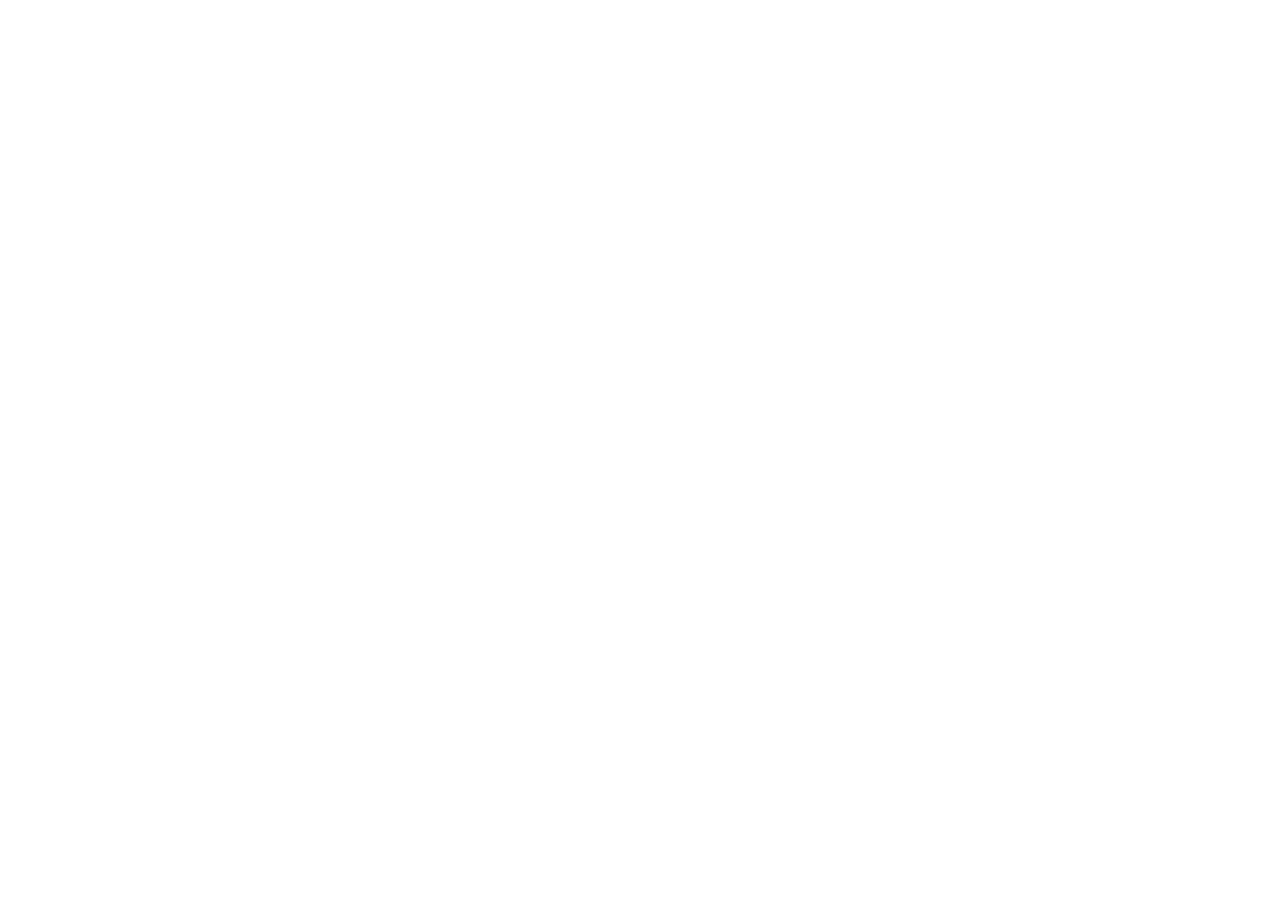
==== css_advanced/task_1/index.html @ 96827c99 "task 1" ====
<!DOCTYPE html>
<html lang="en">

<head>
  <meta charset="UTF-8">
  <meta name="viewport" content="width=device-width, initial-scale=1.0">
  <title>Document</title>
  <link rel="stylesheet" href="styles.css">
</head>

<body>

</body>

</html>
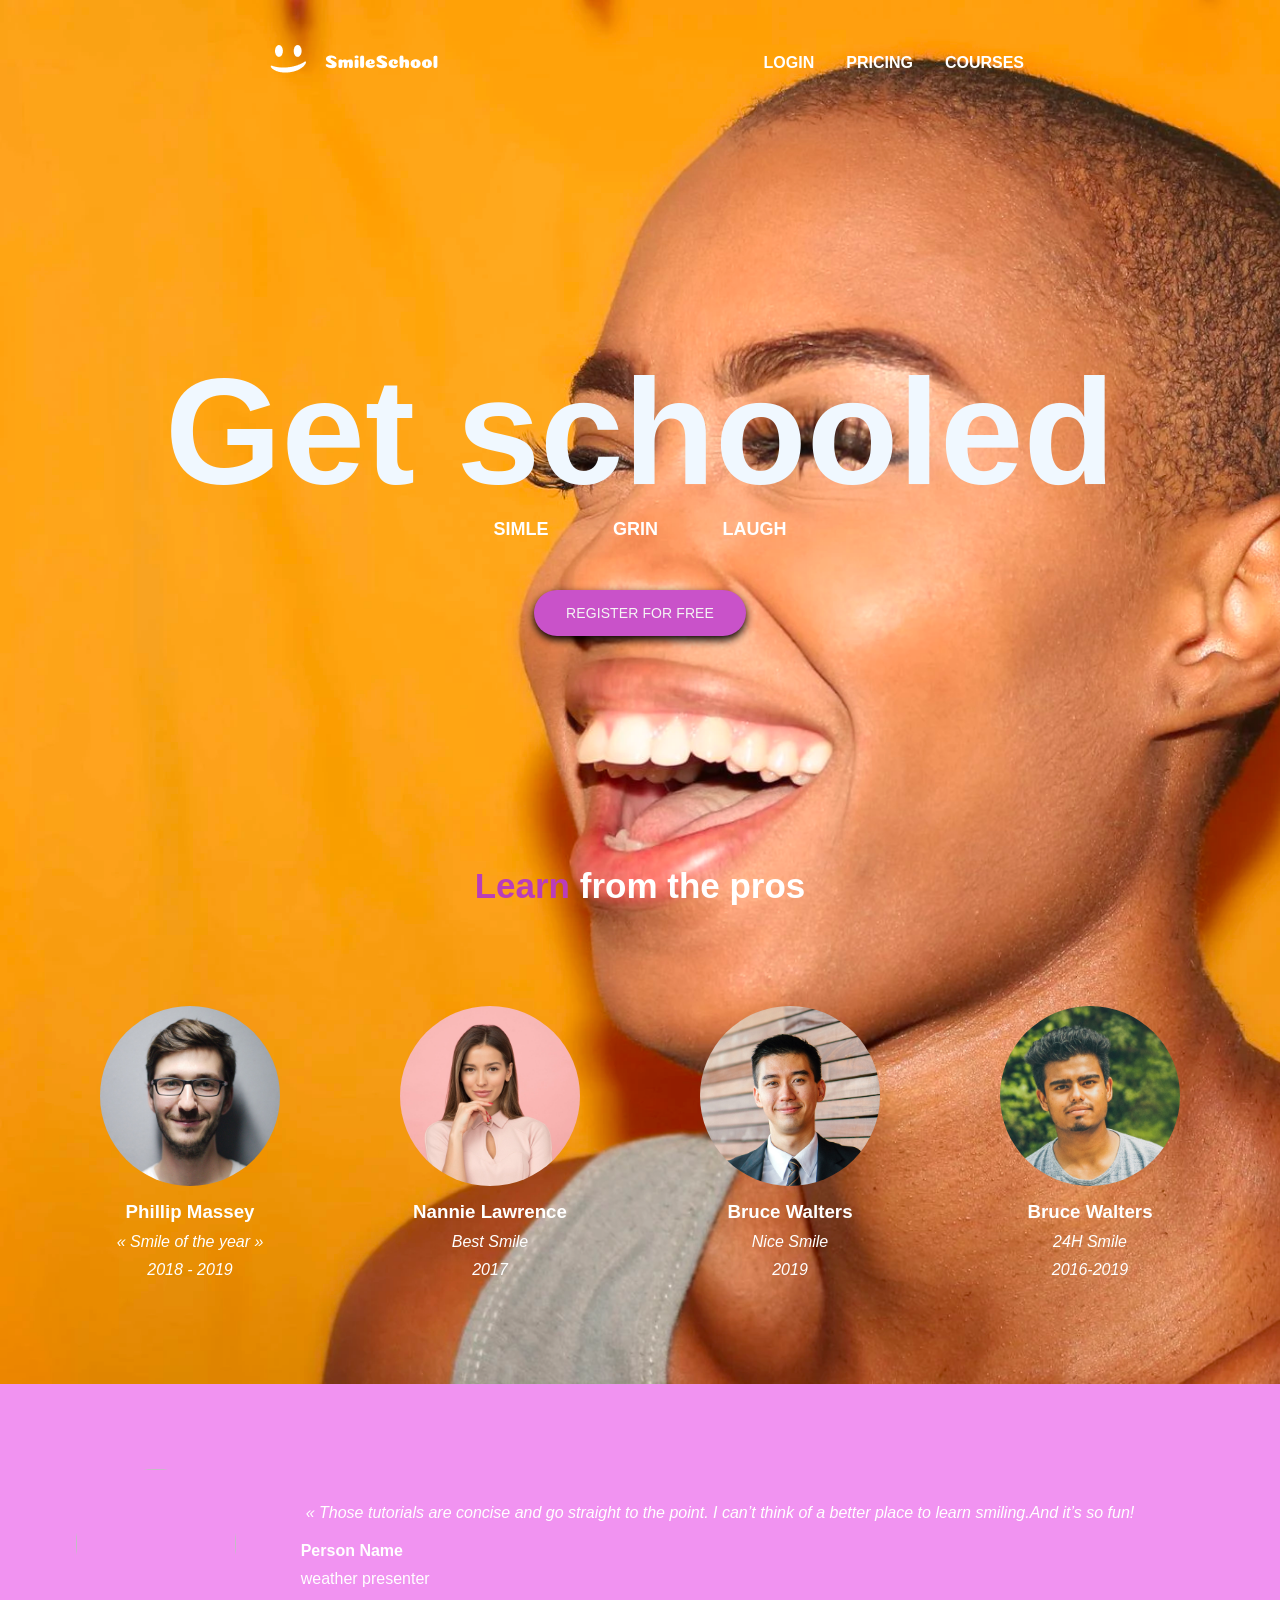
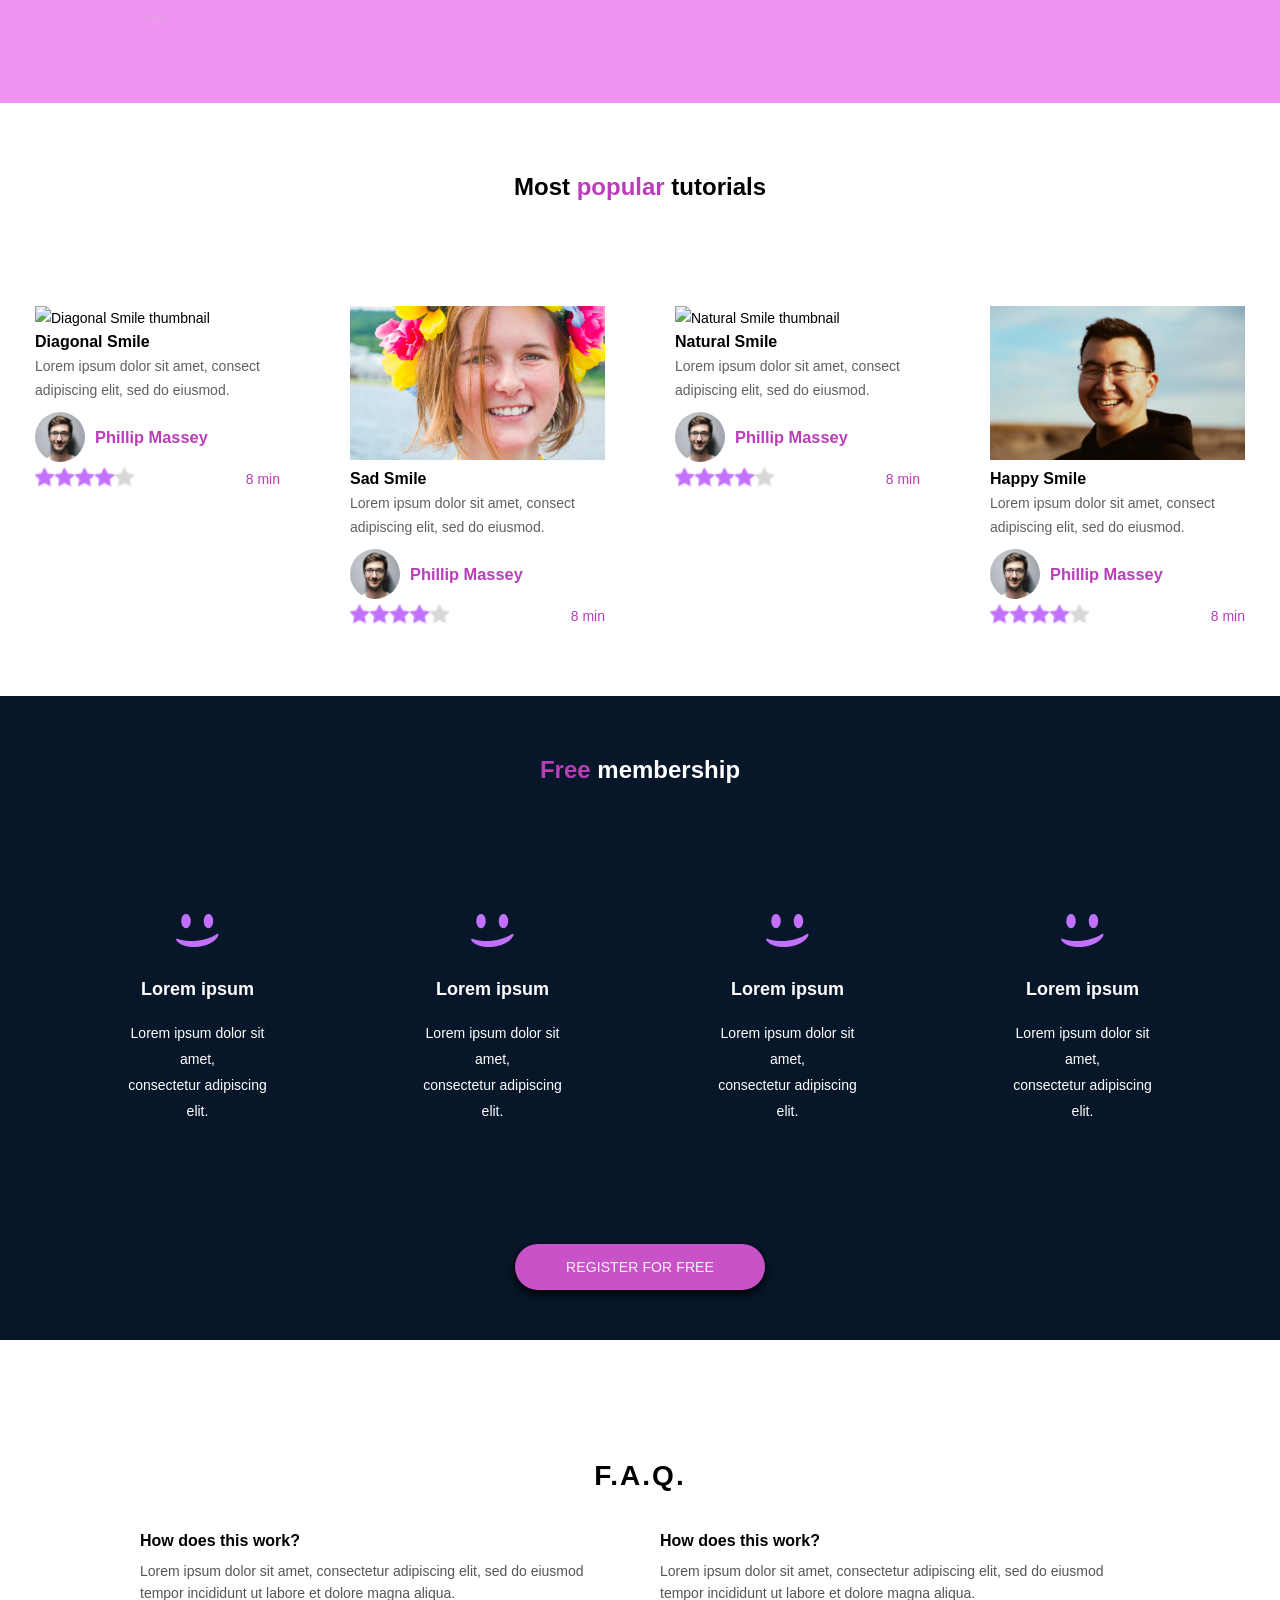
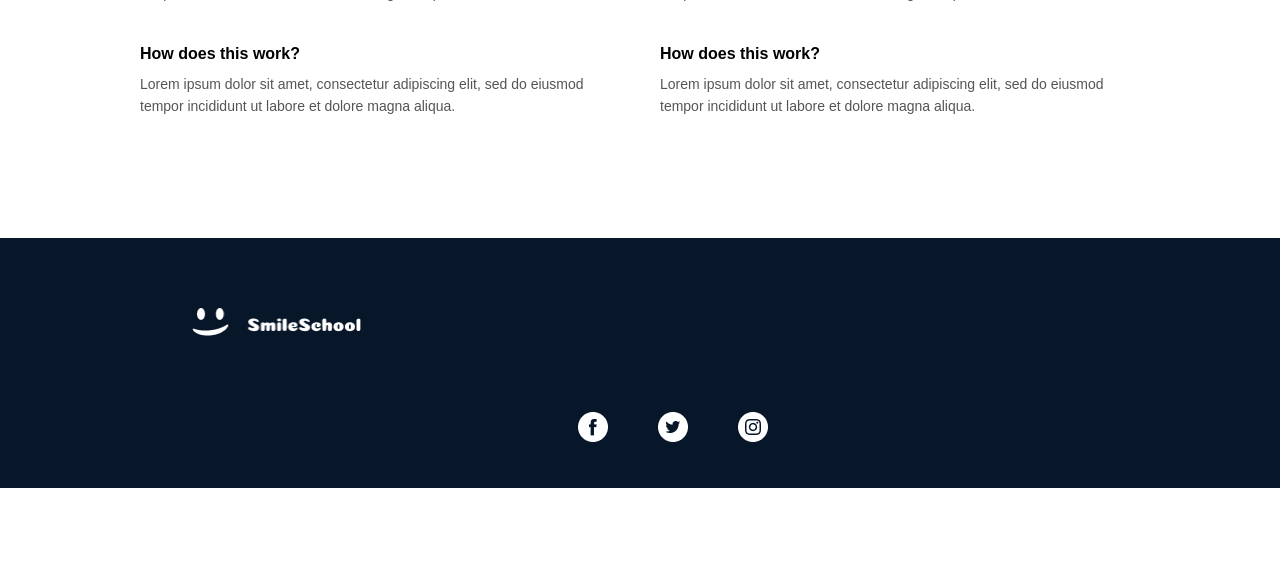
==== commit 84160c88: "updates to tasks includin 7" ====
--- a/css_advanced/task_1/index.html
+++ b/css_advanced/task_1/index.html
@@ -10,6 +10,255 @@
 
 <body>
 
+  <header>
+    <ul>
+      <a href="index.html">
+        <img src="../images/smileSchool.png" alt="logo">
+      </a>
+
+      <li><a href="">COURSES</a></li>
+      <li><a href="">PRICING</a></li>
+      <li><a href="">LOGIN</a></li>
+
+    </ul>
+
+    <main>
+      <section>
+
+        <div class="hero">
+          <h1>Get schooled</h1>
+          <p>
+            <span>SIMLE</span>
+            <span>GRIN</span>
+            <span>LAUGH</span>
+          </p>
+          <button class="button">REGISTER FOR FREE</button>
+        </div>
+
+        <div>
+          <h2 class="pros-h2"><span style="color: rgb(186, 61, 186);">Learn</span> from the pros</h2>
+          <div class="pros">
+
+            <div class="pro-card">
+              <img src="../images/avatar1.png" alt="profile-0">
+              <h3>Phillip Massey</h3>
+              <p>« Smile of the year »</p>
+              <p>2018 - 2019</p>
+
+            </div>
+
+            <div class="pro-card">
+              <img src="../images/avatar2.png" alt="profile-1">
+              <h3>Nannie Lawrence</h3>
+              <p>Best Smile</p>
+              <p>2017</p>
+            </div>
+
+            <div class="pro-card">
+              <img src="../images/avatar3.png" alt="profile-2">
+              <h3>Bruce Walters</h3>
+              <p>Nice Smile</p>
+              <p>2019</p>
+            </div>
+
+            <div class="pro-card">
+              <img src="../images/avatar4.png" alt="profile-3">
+              <h3>Bruce Walters</h3>
+              <p>24H Smile</p>
+              <p>2016-2019</p>
+            </div>
+
+          </div>
+        </div>
+
+      </section>
+    </main>
+    <div></div>
+  </header>
+
+  <section>
+    <div class="quote">
+      <img src="../images/avatar5.png">
+      <div class="quote-words">
+        <blockquote cite="">
+          « Those tutorials are concise and go straight to the point.
+          I can’t think of a better place to learn smiling.And it’s so fun!
+        </blockquote>
+        <p>
+          <span style="font-weight: bold;">Person Name</span>
+        </p>
+        <p>
+          <span>weather presenter</span>
+        </p>
+      </div>
+    </div>
+  </section>
+
+  <section class="tutorials">
+    <h1>Most <span style="color: rgb(186, 61, 186);">popular</span> tutorials</h1>
+    <div class="smiles-container">
+      <div class="smile">
+        <img style="object-position: top;" src="../images/video1.png" alt="Diagonal Smile thumbnail">
+        <h2>Diagonal Smile</h2>
+        <p>Lorem ipsum dolor sit amet,
+          consect adipiscing elit, sed do eiusmod.</p>
+        <div class="avatar-image">
+          <img src="../images/avatar1.png" alt="Phillip Massey">
+          <h3>Phillip Massey</h3>
+        </div>
+        <div class="stars-container">
+          <div class="stars">
+            <img src="../images/Star_1.png" alt="star">
+            <img src="../images/Star_1.png" alt="star">
+            <img src="../images/Star_1.png" alt="star">
+            <img src="../images/Star_1.png" alt="star">
+            <img src="../images/Star_5.png" alt="star">
+          </div>
+          <p style="color: rgb(186, 61, 186);">8 min</p>
+        </div>
+      </div>
+      <div class="smile">
+        <img src="../images/video2.png" alt="Sad Smile thumbnail">
+        <h2>Sad Smile</h2>
+        <p>Lorem ipsum dolor sit amet, consect adipiscing elit, sed do eiusmod.</p>
+        <div class="avatar-image">
+          <img src="../images/avatar1.png" alt="Phillip Massey">
+          <h3>Phillip Massey</h3>
+        </div>
+        <div class="stars-container">
+          <div class="stars">
+            <img src="../images/Star_1.png" alt="star">
+            <img src="../images/Star_1.png" alt="star">
+            <img src="../images/Star_1.png" alt="star">
+            <img src="../images/Star_1.png" alt="star">
+            <img src="../images/Star_5.png" alt="star">
+          </div>
+          <p style="color: rgb(186, 61, 186);">8 min</p>
+        </div>
+      </div>
+      <div class="smile">
+        <img src="../images/video3.png" alt="Natural Smile thumbnail">
+        <h2>Natural Smile</h2>
+        <p>Lorem ipsum dolor sit amet, consect adipiscing elit, sed do eiusmod.</p>
+        <div class="avatar-image">
+          <img src="../images/avatar1.png" alt="Phillip Massey">
+          <h3>Phillip Massey</h3>
+        </div>
+        <div class="stars-container">
+          <div class="stars">
+            <img src="../images/Star_1.png" alt="star">
+            <img src="../images/Star_1.png" alt="star">
+            <img src="../images/Star_1.png" alt="star">
+            <img src="../images/Star_1.png" alt="star">
+            <img src="../images/Star_5.png" alt="star">
+          </div>
+          <p style="color: rgb(186, 61, 186);">8 min</p>
+        </div>
+      </div>
+      <div class="smile">
+        <img src="../images/video4.png" alt="Happy Smile thumbnail">
+        <h2>Happy Smile</h2>
+        <p>Lorem ipsum dolor sit amet, consect adipiscing elit, sed do eiusmod.</p>
+        <div class="avatar-image">
+          <img src="../images/avatar1.png" alt="Phillip Massey">
+          <h3>Phillip Massey</h3>
+        </div>
+        <div class="stars-container">
+          <div class="stars">
+            <img src="../images/Star_1.png" alt="star">
+            <img src="../images/Star_1.png" alt="star">
+            <img src="../images/Star_1.png" alt="star">
+            <img src="../images/Star_1.png" alt="star">
+            <img src="../images/Star_5.png" alt="star">
+          </div>
+          <p style="color: rgb(186, 61, 186);">8 min</p>
+        </div>
+      </div>
+    </div>
+  </section>
+
+  <section class="free">
+    <h1><span style="color: rgb(186, 61, 186);">Free</span> membership</h1>
+    <div class="membership-container">
+      <div class="membership">
+        <img src="../images/smile.png">
+        <h2>Lorem ipsum</h2>
+        <p>Lorem ipsum dolor sit amet, <br> consectetur adipiscing elit.</p>
+      </div>
+      <div class="membership">
+        <img src="../images/smile.png">
+        <h2>Lorem ipsum</h2>
+        <p>Lorem ipsum dolor sit amet, <br> consectetur adipiscing elit.</p>
+      </div>
+      <div class="membership">
+        <img src="../images/smile.png">
+        <h2>Lorem ipsum</h2>
+        <p>Lorem ipsum dolor sit amet, <br>consectetur adipiscing elit.</p>
+      </div>
+      <div class="membership">
+        <img src="../images/smile.png">
+        <h2>Lorem ipsum</h2>
+        <p>Lorem ipsum dolor sit amet, <br> consectetur adipiscing elit.</p>
+      </div>
+    </div>
+    <button type="button">REGISTER FOR FREE</button>
+  </section>
+
+  <section class="faq-section">
+    <h2>F.A.Q.</h2>
+
+    <div class="faq-container">
+      <div class="faq-item">
+        <h4>How does this work?</h4>
+        <p>
+          Lorem ipsum dolor sit amet, consectetur adipiscing elit, sed do eiusmod tempor incididunt ut labore et dolore
+          magna aliqua.
+        </p>
+      </div>
+
+      <div class="faq-item">
+        <h4>How does this work?</h4>
+        <p>
+          Lorem ipsum dolor sit amet, consectetur adipiscing elit, sed do eiusmod tempor incididunt ut labore et dolore
+          magna aliqua.
+        </p>
+      </div>
+
+      <div class="faq-item">
+        <h4>How does this work?</h4>
+        <p>
+          Lorem ipsum dolor sit amet, consectetur adipiscing elit, sed do eiusmod tempor incididunt ut labore et dolore
+          magna aliqua.
+        </p>
+      </div>
+
+      <div class="faq-item">
+        <h4>How does this work?</h4>
+        <p>
+          Lorem ipsum dolor sit amet, consectetur adipiscing elit, sed do eiusmod tempor incididunt ut labore et dolore
+          magna aliqua.
+        </p>
+      </div>
+    </div>
+
+  </section>
+
+  <footer>
+    <div>
+      <div class="footer-cnt">
+        <img src="../images/smileSchool.png" alt="logo">
+        <div>
+          <ul>
+            <li><img src="../images/facebook.png" alt="Facebook"></li>
+            <li><img src="../images/twitter.png" alt="Twitter"></li>
+            <li><img src="../images/Instagram.png" alt="Instagram"></li>
+          </ul>
+        </div>
+      </div>
+      <p class="text">@Simle School</p>
+    </div>
+  </footer>
+
 </body>
 
 </html>
--- a/css_advanced/task_1/styles.css
+++ b/css_advanced/task_1/styles.css
@@ -0,0 +1,379 @@
+* {
+  margin: 0;
+  font-family: sans-serif;
+}
+
+header {
+  background-image: url(../images/background.png);
+  height: auto;
+  max-width: 100%;
+  background-size: cover;
+}
+
+ul {
+  list-style-type: none;
+  margin: 0 200px;
+  padding: 40px;
+  overflow: hidden;
+  background-color: none;
+}
+
+ul li {
+  float: right;
+}
+
+ul > a > img {
+  padding: 5px 30px;
+}
+
+ul li a {
+  display: block;
+  color: white;
+  text-align: center;
+  padding: 14px 16px;
+  text-decoration: none;
+  font-weight: bold;
+}
+
+ul li a:hover {
+  background-color: #111111;
+}
+
+.hero {
+  display: flex;
+  justify-content: center;
+  align-items: center;
+  flex-direction: column;
+  padding: 20px;
+}
+
+.hero > h1 {
+  font-size: 150px;
+  margin-top: 200px;
+  font-weight: bold;
+  color: aliceblue;
+}
+
+.hero > p > span {
+  color: white;
+  padding: 10px 30px;
+  font-weight: bold;
+  font-size: 20px;
+  font-size: 18px;
+}
+
+.hero > button {
+  background-color: rgb(201, 82, 201);
+  color: whitesmoke;
+  font-size: 14px;
+  padding: 15px 32px;
+  border: none;
+  border-radius: 26px;
+  margin: 50px 10px;
+  letter-spacing: 0.1px;
+  cursor: pointer;
+  box-shadow: 0px 4px 8px black;
+}
+
+.button-hover {
+  cursor: pointer;
+}
+
+.button:hover {
+  background-color: blueviolet;
+  cursor: pointer;
+  transition: 0.3s ease;
+}
+
+.pros-h2 {
+  margin-top: 160px;
+  text-align: center;
+  font-size: 35px;
+  color: white;
+}
+
+.pros img {
+  width: 180px;
+  height: auto;
+  border-radius: 50%;
+}
+
+.pros {
+  display: flex;
+  justify-content: center;
+  align-items: center;
+  flex-direction: row;
+}
+
+.pro-card {
+  padding: 20px;
+  margin: 80px 40px;
+  display: flex;
+  flex-direction: column;
+  justify-content: center;
+  align-items: center;
+  color: white;
+}
+
+.pro-card > h3 {
+  padding: 5px;
+  margin-top: 10px;
+}
+
+.pro-card > p {
+  padding: 5px;
+  font-style: italic;
+}
+
+.quote {
+  display: flex;
+  flex-direction: row;
+  align-items: center;
+  justify-content: center;
+  padding: 50px;
+  background-color: rgb(241, 147, 241);
+}
+
+.quote > img {
+  height: 150px;
+  width: 160px;
+  border-radius: 50%;
+  object-fit: cover;
+}
+
+.quote-words {
+  margin: 30px;
+  padding: 30px;
+}
+
+.quote-words > p {
+  padding: 5px;
+  color: white;
+}
+
+.quote-words > blockquote {
+  padding: 10px;
+  margin-bottom: 5px;
+  color: white;
+  font-style: italic;
+}
+
+.smiles-container {
+  display: flex;
+  flex-direction: row;
+  align-items: center;
+  justify-content: center;
+}
+
+.smiles {
+  display: flex;
+  align-items: center;
+  justify-content: center;
+}
+
+.tutorials img {
+  width: 255px;
+  height: 154px;
+  object-fit: cover;
+  object-position: middle center;
+}
+
+.tutorials > h1 {
+  text-align: center;
+  padding: 20px;
+  margin: 50px;
+}
+
+.tutorials {
+  margin-top: 50px;
+}
+
+.avatar-image img {
+  height: 50px;
+  width: 50px;
+  border-radius: 50%;
+}
+
+.stars {
+  height: 20px;
+  width: 20px;
+  display: flex;
+}
+
+.stars img {
+  height: 20px;
+  width: 20px;
+}
+
+.smile {
+  padding: 25px;
+  height: 355px;
+  width: 255px;
+  margin: 10px;
+}
+
+.smile h2 {
+  font-weight: bold;
+  font-size: 16px;
+}
+
+.smile {
+  font-size: 14px;
+  line-height: 24px;
+}
+
+.smile p {
+  color: #5d6064;
+}
+
+.avatar-image {
+  display: flex;
+  flex-direction: row;
+  align-items: center;
+  margin-top: 10px;
+}
+
+.avatar-image > h3 {
+  color: rgb(186, 61, 186);
+  margin-left: 10px;
+}
+
+.stars-container {
+  display: flex;
+  flex-direction: row;
+  margin-top: 5px;
+}
+
+.stars-container > p {
+  margin-left: auto;
+}
+
+.free h1 {
+  text-align: center;
+  padding: 60px;
+}
+
+.free {
+  background-color: #071629;
+  color: white;
+  display: flex;
+  flex-direction: column;
+}
+
+.membership-container {
+  display: flex;
+  justify-content: center;
+  align-items: center;
+  padding: 50px;
+}
+
+.membership {
+  text-align: center;
+  padding: 20px;
+  margin: 0 50px;
+  width: 257px;
+}
+
+.membership img {
+  margin-bottom: 25px;
+}
+
+.membership h2 {
+  padding-bottom: 20px;
+  font-size: 18px;
+}
+
+.membership p {
+  line-height: 26px;
+  font-size: 14px;
+  color: #ffffff;
+}
+
+.free button {
+  background-color: rgb(201, 82, 201);
+  color: whitesmoke;
+  font-size: 14px;
+  padding: 15px 32px;
+  border: none;
+  border-radius: 26px;
+  margin: 50px 10px;
+  letter-spacing: 0.1px;
+  cursor: pointer;
+  box-shadow: 0px 4px 8px black;
+  text-align: center;
+  justify-content: center;
+  align-self: center;
+  width: 250px;
+}
+
+footer {
+  background-color: #071629;
+  width: 100%;
+  height: 250px;
+}
+
+.footer-cnt > img {
+  width: 170px;
+  height: 30px;
+  padding-top: 70px;
+}
+
+.footer-cnt {
+  width: 70%;
+  margin: 50px auto;
+  overflow: hidden;
+}
+
+.footer-cnt > div {
+  float: right;
+  padding: 70px;
+}
+
+.footer-cnt > div > ul {
+  list-style-type: none;
+  padding: 0;
+}
+
+.footer-cnt > div > ul > li {
+  width: 80px;
+  text-decoration: none;
+  color: white;
+  float: left;
+}
+
+.text {
+  text-align: center;
+  color: #ffffff;
+  font-size: 12px;
+}
+
+.faq-section {
+  max-width: 1000px;
+  margin: 80px auto;
+  padding: 40px;
+  background: #fff;
+}
+
+.faq-section h2 {
+  text-align: center;
+  margin-bottom: 40px;
+  font-size: 28px;
+  letter-spacing: 2px;
+}
+
+.faq-container {
+  display: grid;
+  grid-template-columns: repeat(2, 1fr);
+  gap: 40px;
+}
+
+.faq-item h4 {
+  font-size: 16px;
+  margin-bottom: 10px;
+}
+
+.faq-item p {
+  font-size: 14px;
+  color: #555;
+  line-height: 1.6;
+}
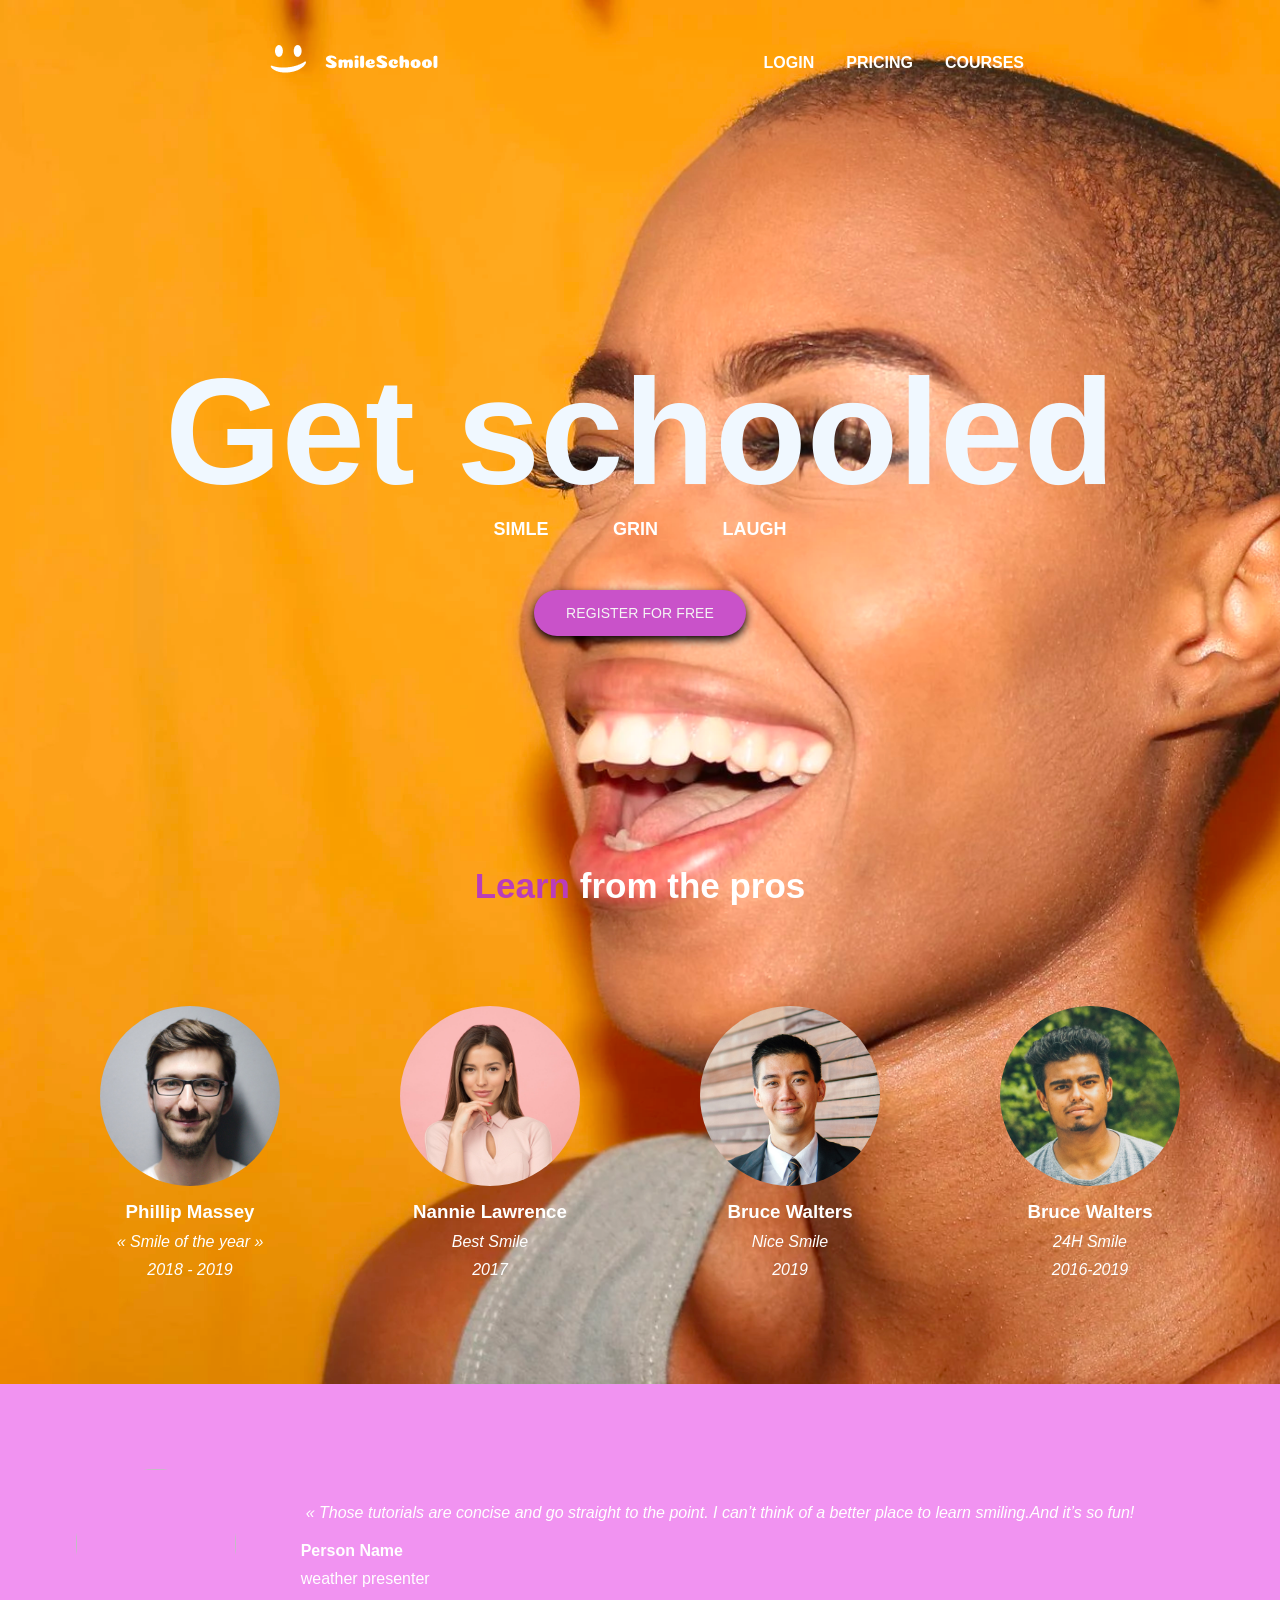
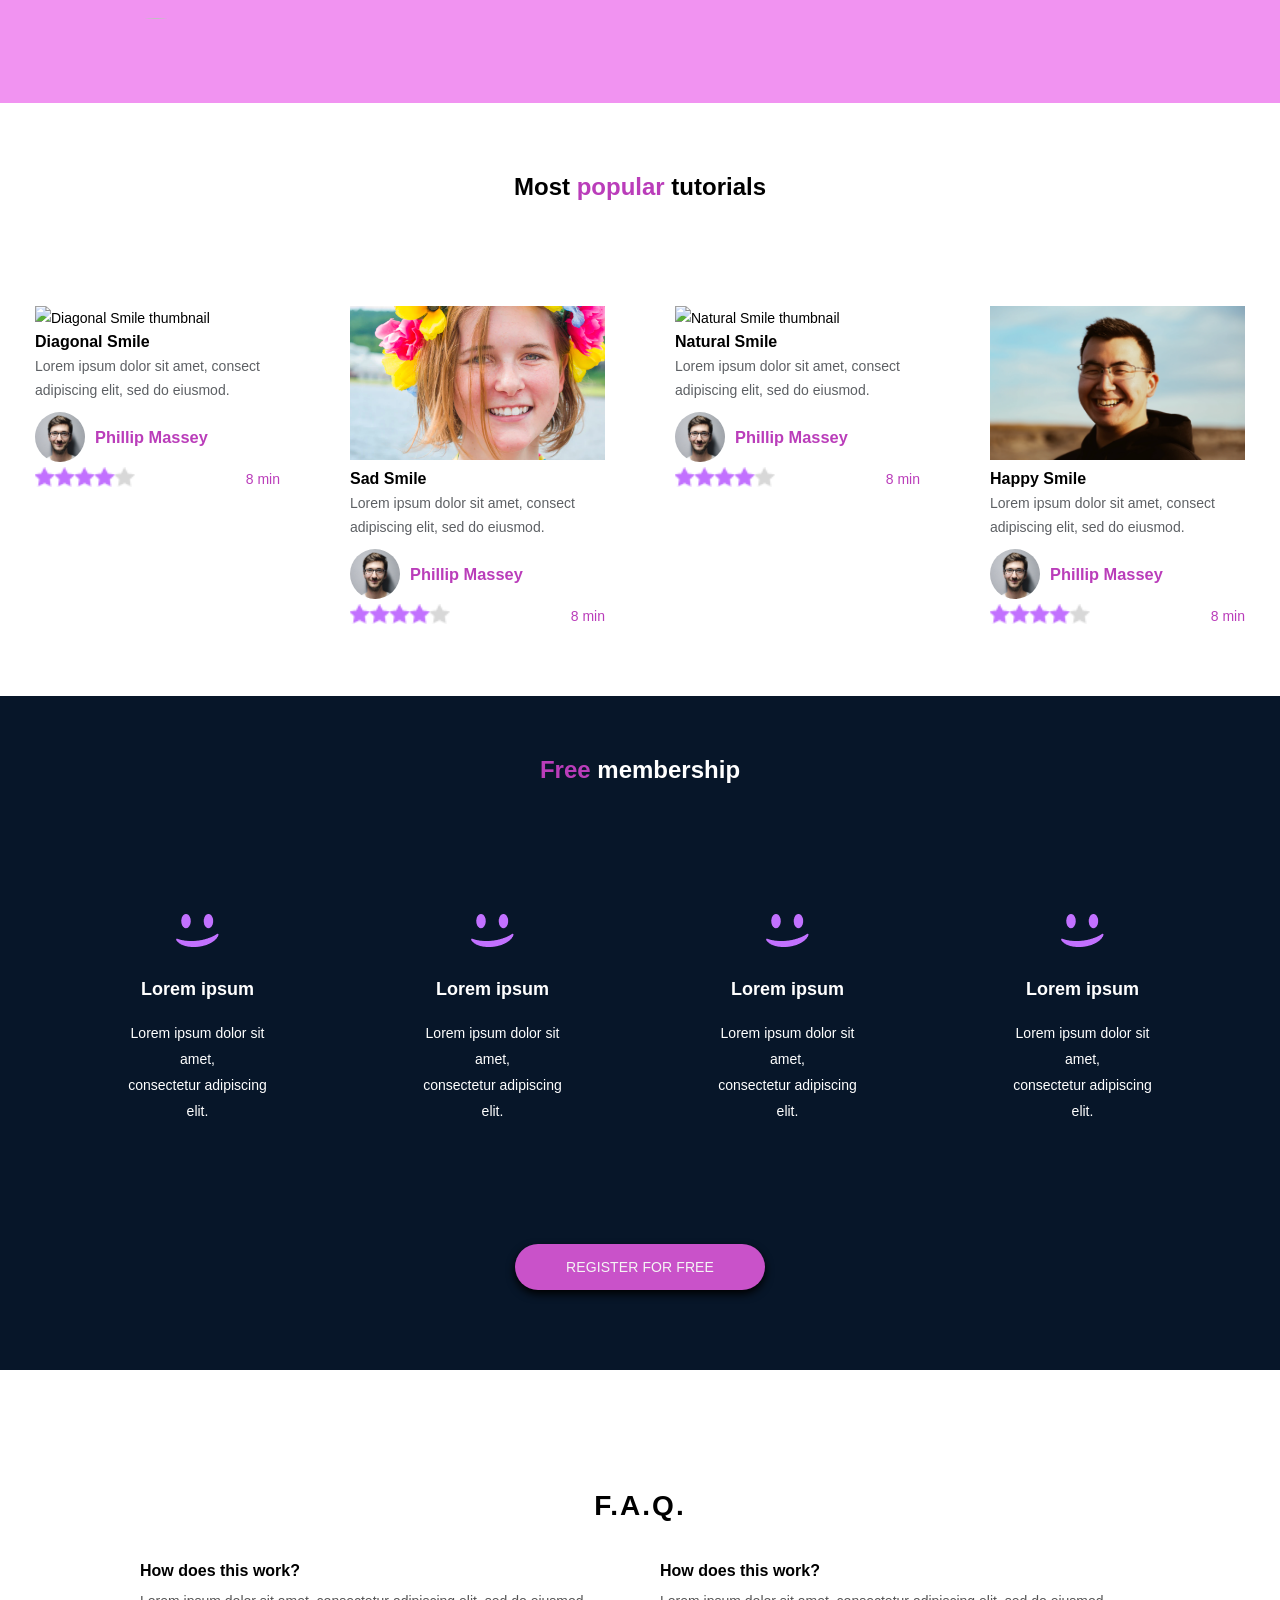
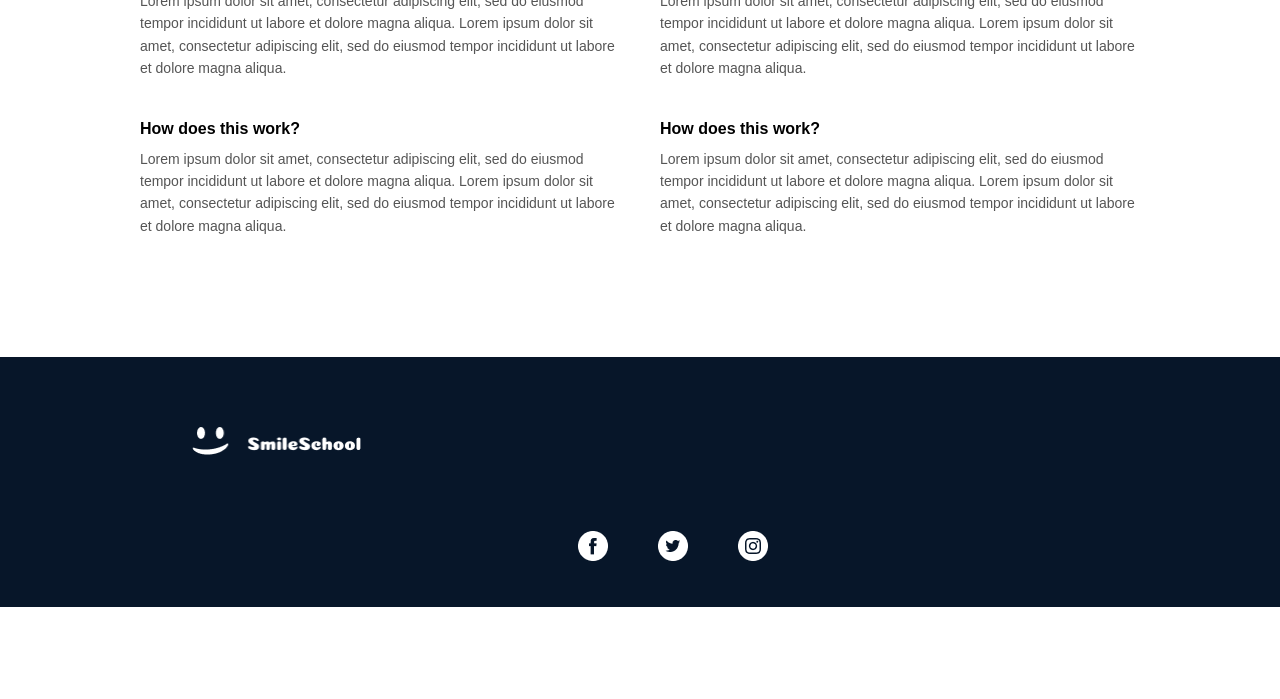
==== commit 1b90f123: "task 7 update" ====
--- a/css_advanced/task_1/index.html
+++ b/css_advanced/task_1/index.html
@@ -213,28 +213,36 @@
         <p>
           Lorem ipsum dolor sit amet, consectetur adipiscing elit, sed do eiusmod tempor incididunt ut labore et dolore
           magna aliqua.
-        </p>
-      </div>
-
-      <div class="faq-item">
-        <h4>How does this work?</h4>
-        <p>
-          Lorem ipsum dolor sit amet, consectetur adipiscing elit, sed do eiusmod tempor incididunt ut labore et dolore
-          magna aliqua.
-        </p>
-      </div>
-
-      <div class="faq-item">
-        <h4>How does this work?</h4>
-        <p>
-          Lorem ipsum dolor sit amet, consectetur adipiscing elit, sed do eiusmod tempor incididunt ut labore et dolore
-          magna aliqua.
-        </p>
-      </div>
-
-      <div class="faq-item">
-        <h4>How does this work?</h4>
-        <p>
+          Lorem ipsum dolor sit amet, consectetur adipiscing elit, sed do eiusmod tempor incididunt ut labore et dolore
+          magna aliqua.
+        </p>
+      </div>
+
+      <div class="faq-item">
+        <h4>How does this work?</h4>
+        <p>
+          Lorem ipsum dolor sit amet, consectetur adipiscing elit, sed do eiusmod tempor incididunt ut labore et dolore
+          magna aliqua.
+          Lorem ipsum dolor sit amet, consectetur adipiscing elit, sed do eiusmod tempor incididunt ut labore et dolore
+          magna aliqua.
+        </p>
+      </div>
+
+      <div class="faq-item">
+        <h4>How does this work?</h4>
+        <p>
+          Lorem ipsum dolor sit amet, consectetur adipiscing elit, sed do eiusmod tempor incididunt ut labore et dolore
+          magna aliqua.
+          Lorem ipsum dolor sit amet, consectetur adipiscing elit, sed do eiusmod tempor incididunt ut labore et dolore
+          magna aliqua.
+        </p>
+      </div>
+
+      <div class="faq-item">
+        <h4>How does this work?</h4>
+        <p>
+          Lorem ipsum dolor sit amet, consectetur adipiscing elit, sed do eiusmod tempor incididunt ut labore et dolore
+          magna aliqua.
           Lorem ipsum dolor sit amet, consectetur adipiscing elit, sed do eiusmod tempor incididunt ut labore et dolore
           magna aliqua.
         </p>
@@ -247,7 +255,7 @@
     <div>
       <div class="footer-cnt">
         <img src="../images/smileSchool.png" alt="logo">
-        <div>
+        <div class="logo">
           <ul>
             <li><img src="../images/facebook.png" alt="Facebook"></li>
             <li><img src="../images/twitter.png" alt="Twitter"></li>
--- a/css_advanced/task_1/styles.css
+++ b/css_advanced/task_1/styles.css
@@ -296,7 +296,7 @@
   padding: 15px 32px;
   border: none;
   border-radius: 26px;
-  margin: 50px 10px;
+  margin: 50px 10px 80px 10px;
   letter-spacing: 0.1px;
   cursor: pointer;
   box-shadow: 0px 4px 8px black;
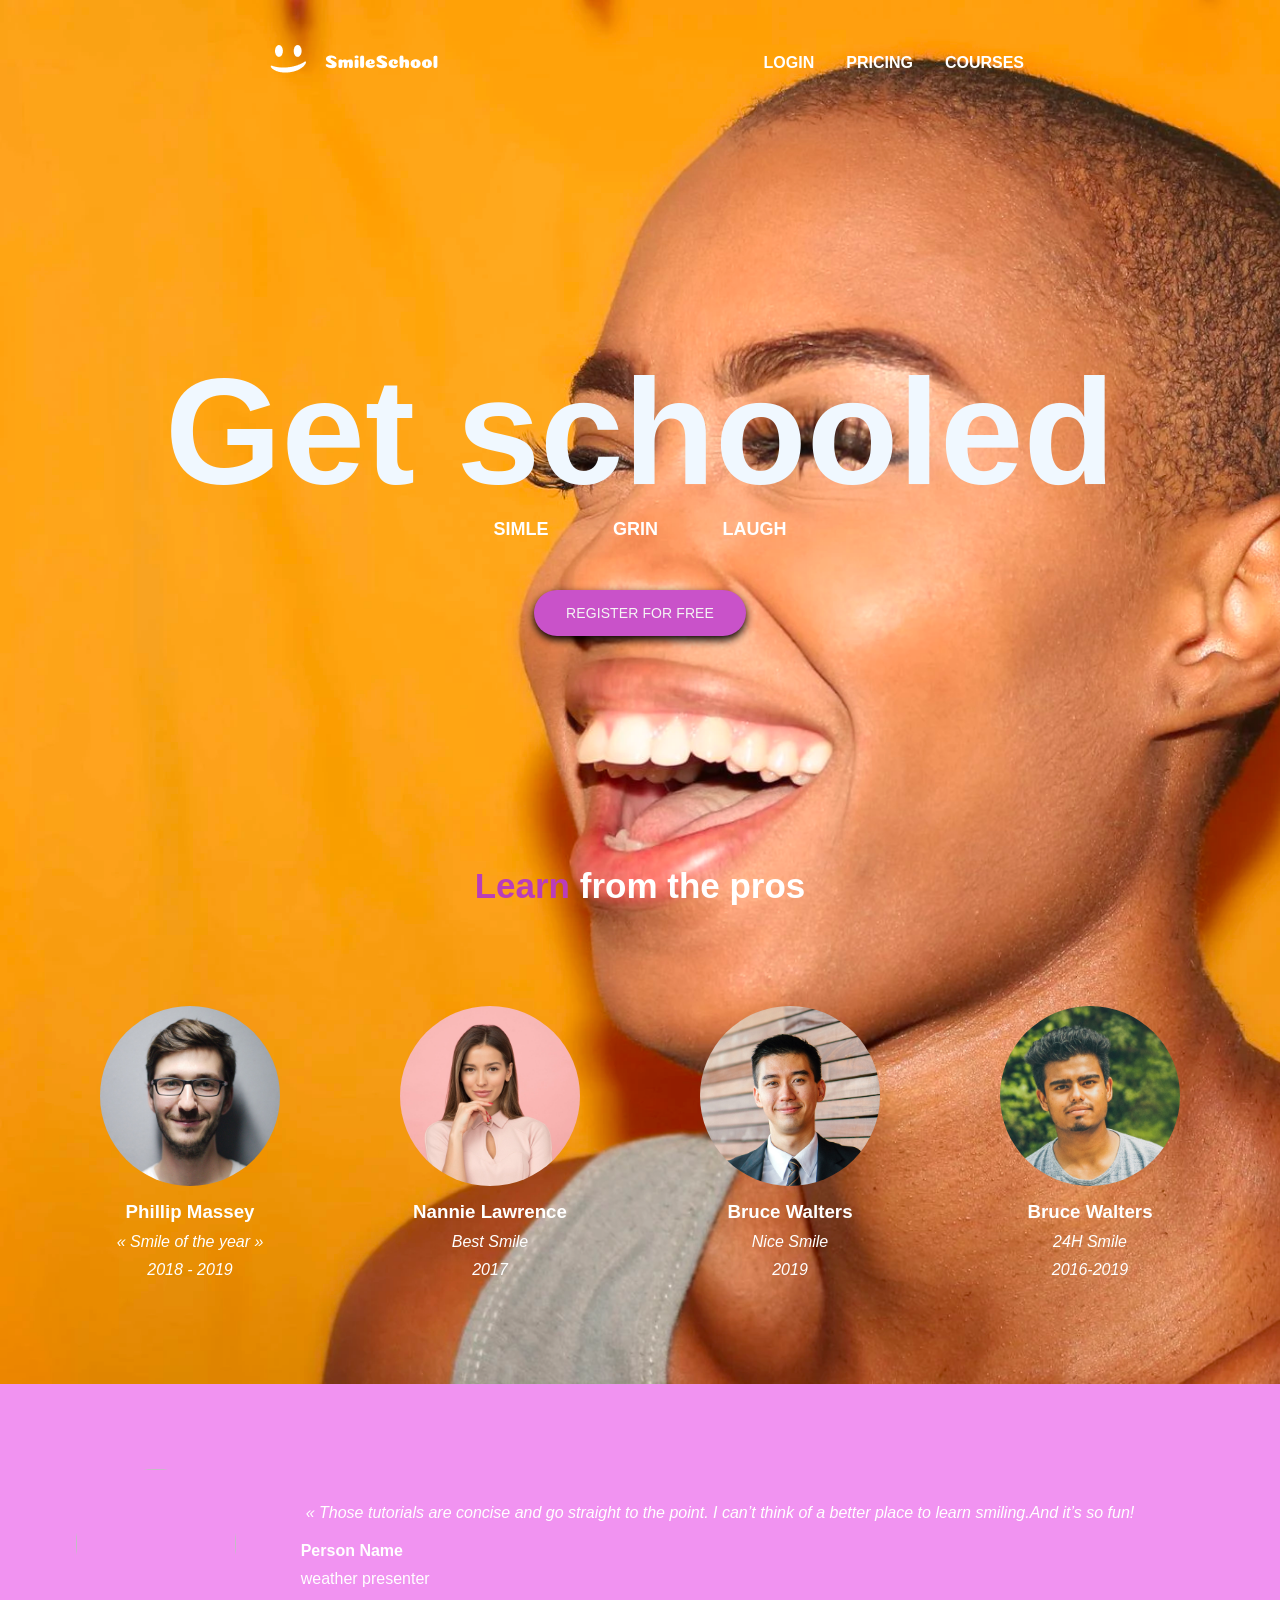
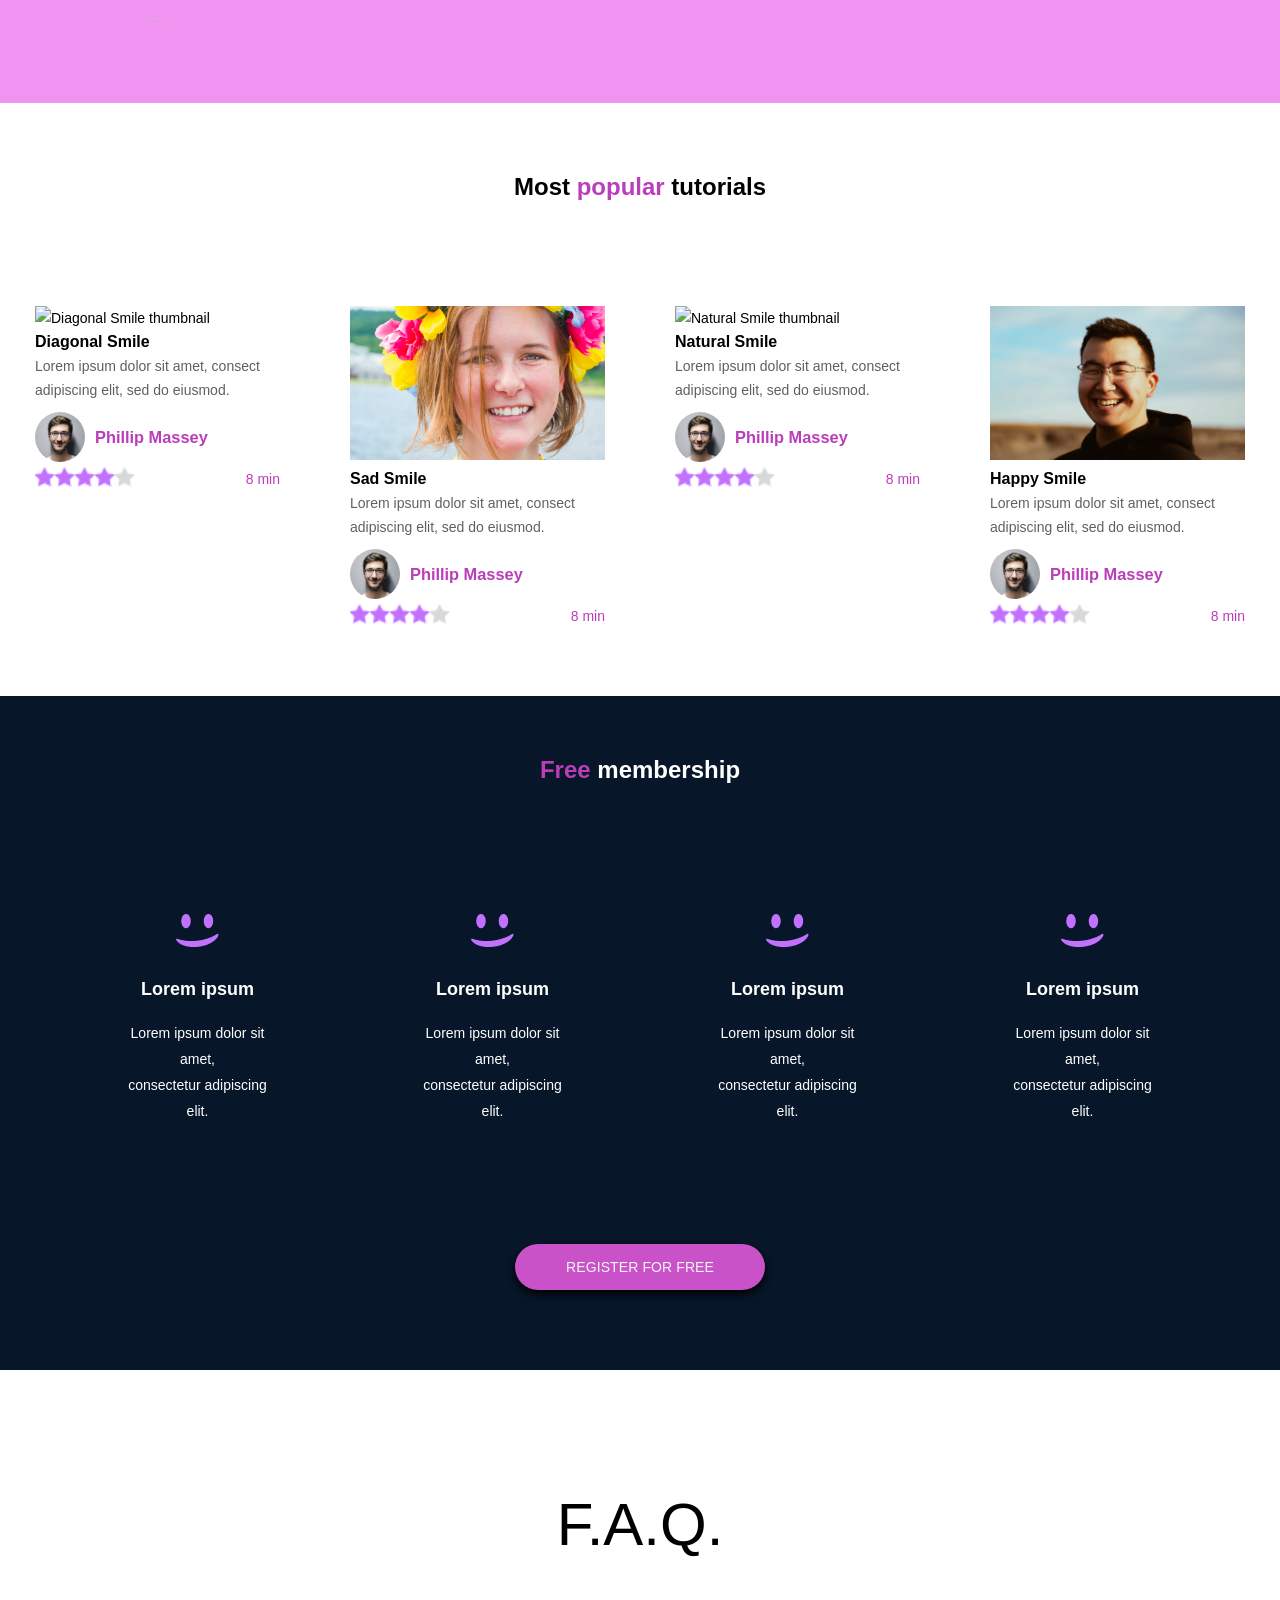
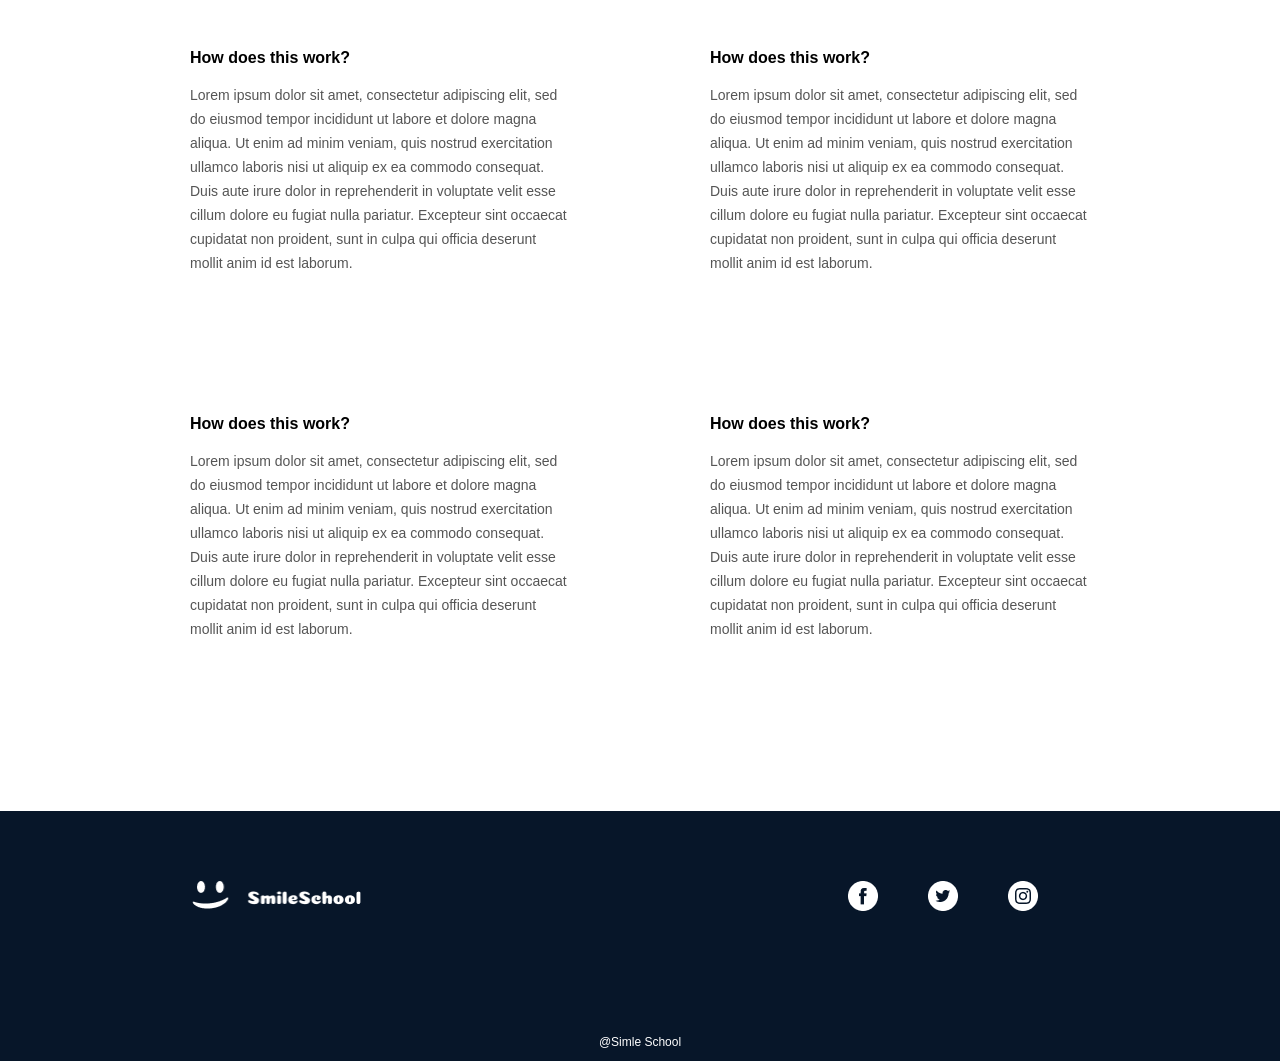
==== commit 5c791bfb: "task 6 done" ====
--- a/css_advanced/task_1/index.html
+++ b/css_advanced/task_1/index.html
@@ -212,39 +212,43 @@
         <h4>How does this work?</h4>
         <p>
           Lorem ipsum dolor sit amet, consectetur adipiscing elit, sed do eiusmod tempor incididunt ut labore et dolore
-          magna aliqua.
-          Lorem ipsum dolor sit amet, consectetur adipiscing elit, sed do eiusmod tempor incididunt ut labore et dolore
-          magna aliqua.
-        </p>
-      </div>
-
-      <div class="faq-item">
-        <h4>How does this work?</h4>
-        <p>
-          Lorem ipsum dolor sit amet, consectetur adipiscing elit, sed do eiusmod tempor incididunt ut labore et dolore
-          magna aliqua.
-          Lorem ipsum dolor sit amet, consectetur adipiscing elit, sed do eiusmod tempor incididunt ut labore et dolore
-          magna aliqua.
-        </p>
-      </div>
-
-      <div class="faq-item">
-        <h4>How does this work?</h4>
-        <p>
-          Lorem ipsum dolor sit amet, consectetur adipiscing elit, sed do eiusmod tempor incididunt ut labore et dolore
-          magna aliqua.
-          Lorem ipsum dolor sit amet, consectetur adipiscing elit, sed do eiusmod tempor incididunt ut labore et dolore
-          magna aliqua.
-        </p>
-      </div>
-
-      <div class="faq-item">
-        <h4>How does this work?</h4>
-        <p>
-          Lorem ipsum dolor sit amet, consectetur adipiscing elit, sed do eiusmod tempor incididunt ut labore et dolore
-          magna aliqua.
-          Lorem ipsum dolor sit amet, consectetur adipiscing elit, sed do eiusmod tempor incididunt ut labore et dolore
-          magna aliqua.
+          magna aliqua. Ut enim ad minim veniam, quis nostrud exercitation ullamco laboris nisi ut aliquip ex ea commodo
+          consequat. Duis aute irure dolor in reprehenderit in voluptate velit esse cillum dolore eu fugiat nulla
+          pariatur. Excepteur sint occaecat cupidatat non proident, sunt in culpa qui officia deserunt mollit anim id
+          est laborum.
+        </p>
+      </div>
+
+      <div class="faq-item">
+        <h4>How does this work?</h4>
+        <p>
+          Lorem ipsum dolor sit amet, consectetur adipiscing elit, sed do eiusmod tempor incididunt ut labore et dolore
+          magna aliqua. Ut enim ad minim veniam, quis nostrud exercitation ullamco laboris nisi ut aliquip ex ea commodo
+          consequat. Duis aute irure dolor in reprehenderit in voluptate velit esse cillum dolore eu fugiat nulla
+          pariatur. Excepteur sint occaecat cupidatat non proident, sunt in culpa qui officia deserunt mollit anim id
+          est laborum.
+        </p>
+      </div>
+
+      <div class="faq-item">
+        <h4>How does this work?</h4>
+        <p>
+          Lorem ipsum dolor sit amet, consectetur adipiscing elit, sed do eiusmod tempor incididunt ut labore et dolore
+          magna aliqua. Ut enim ad minim veniam, quis nostrud exercitation ullamco laboris nisi ut aliquip ex ea commodo
+          consequat. Duis aute irure dolor in reprehenderit in voluptate velit esse cillum dolore eu fugiat nulla
+          pariatur. Excepteur sint occaecat cupidatat non proident, sunt in culpa qui officia deserunt mollit anim id
+          est laborum.
+        </p>
+      </div>
+
+      <div class="faq-item">
+        <h4>How does this work?</h4>
+        <p>
+          Lorem ipsum dolor sit amet, consectetur adipiscing elit, sed do eiusmod tempor incididunt ut labore et dolore
+          magna aliqua. Ut enim ad minim veniam, quis nostrud exercitation ullamco laboris nisi ut aliquip ex ea commodo
+          consequat. Duis aute irure dolor in reprehenderit in voluptate velit esse cillum dolore eu fugiat nulla
+          pariatur. Excepteur sint occaecat cupidatat non proident, sunt in culpa qui officia deserunt mollit anim id
+          est laborum.
         </p>
       </div>
     </div>
--- a/css_advanced/task_1/styles.css
+++ b/css_advanced/task_1/styles.css
@@ -10,7 +10,7 @@
   background-size: cover;
 }
 
-ul {
+header > ul {
   list-style-type: none;
   margin: 0 200px;
   padding: 40px;
@@ -326,7 +326,7 @@
 
 .footer-cnt > div {
   float: right;
-  padding: 70px;
+  padding: 70px 0 70px 70px;
 }
 
 .footer-cnt > div > ul {
@@ -357,8 +357,9 @@
 .faq-section h2 {
   text-align: center;
   margin-bottom: 40px;
-  font-size: 28px;
-  letter-spacing: 2px;
+  font-size: 60px;
+  letter-spacing: 0px;
+  font-weight: 300;
 }
 
 .faq-container {
@@ -367,13 +368,18 @@
   gap: 40px;
 }
 
+.faq-item {
+  padding: 20px;
+  margin: 30px;
+}
+
 .faq-item h4 {
   font-size: 16px;
-  margin-bottom: 10px;
+  margin-bottom: 16px;
 }
 
 .faq-item p {
   font-size: 14px;
   color: #555;
-  line-height: 1.6;
-}
+  line-height: 24px;
+}
